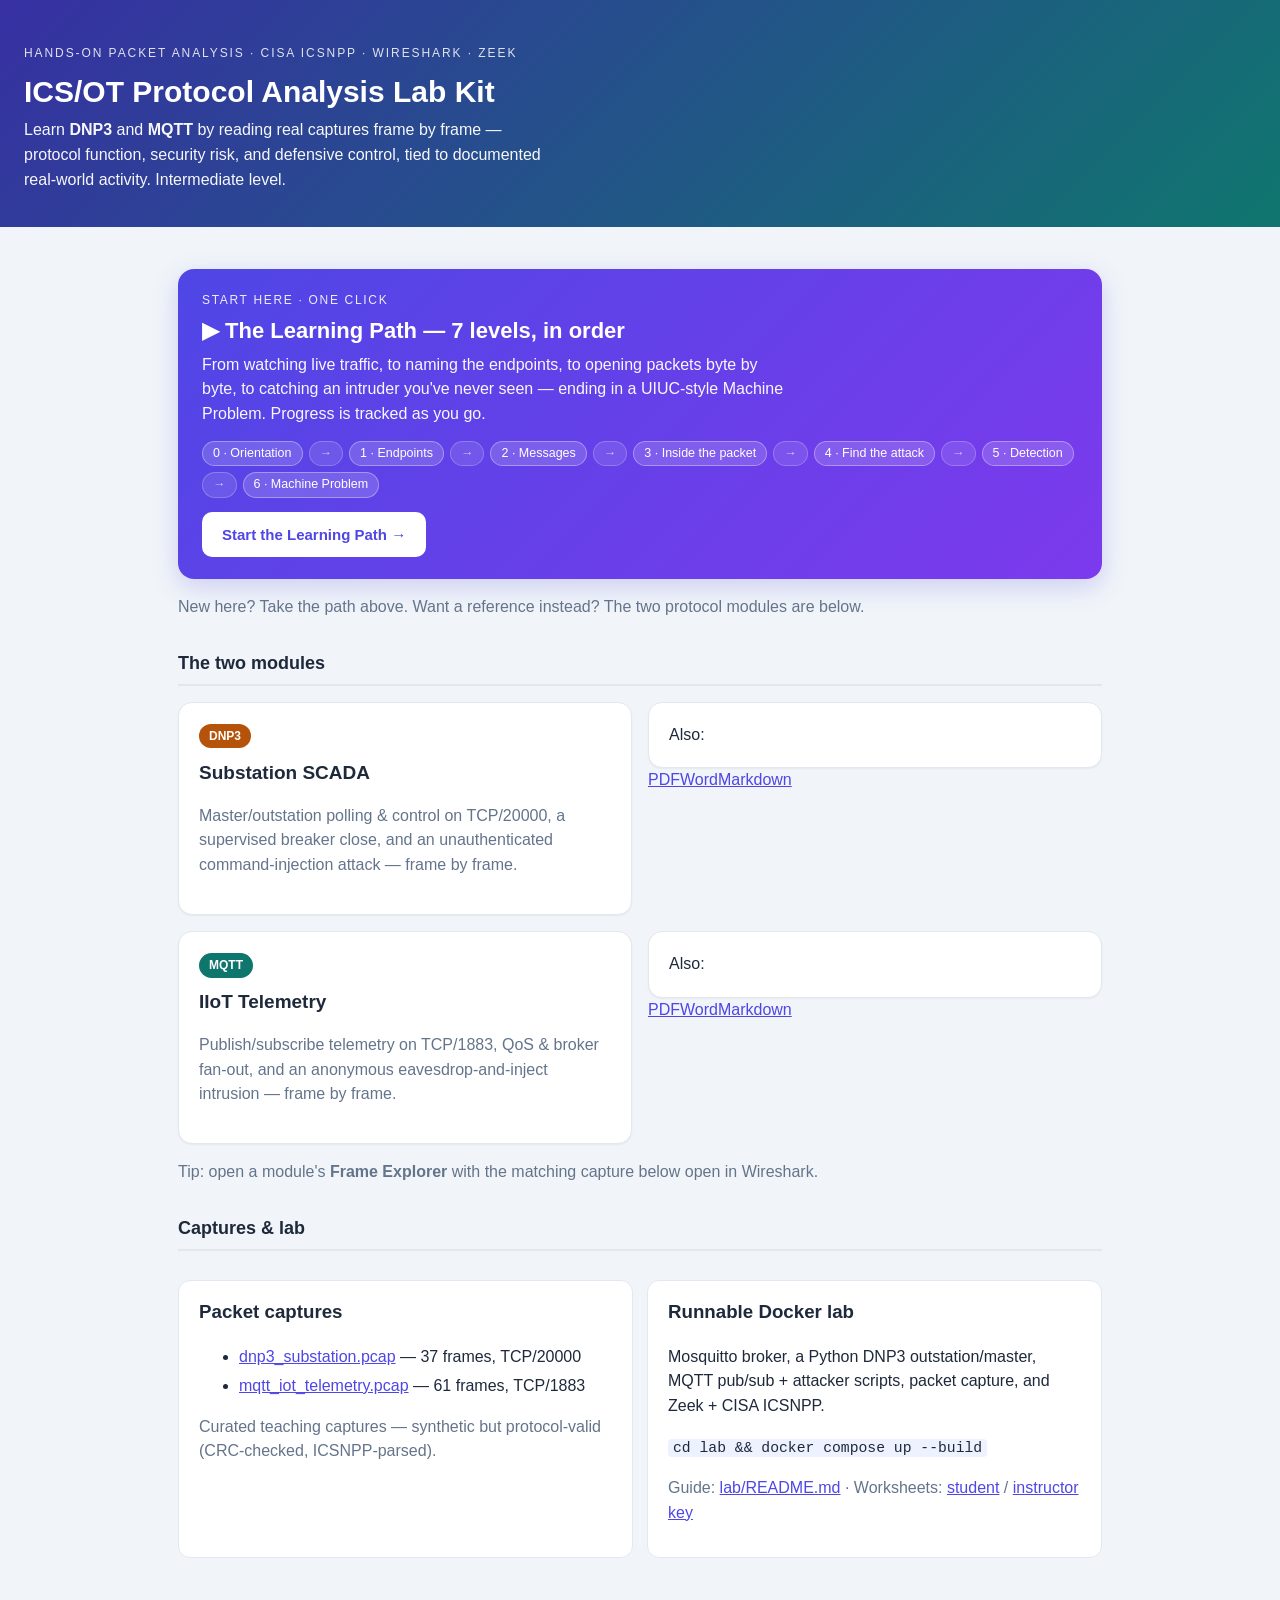
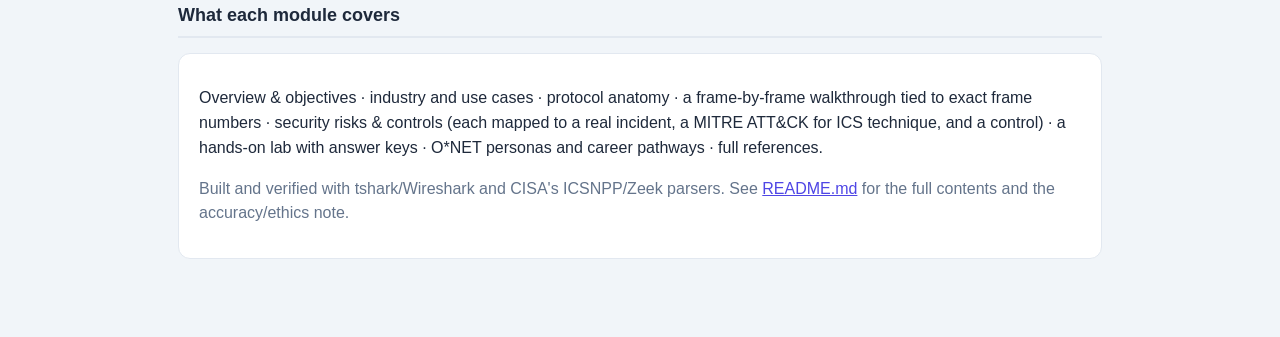
==== index.html @ 7100f8fc "ICS OT protocol lab kit DNP3 and MQTT" ====
<!DOCTYPE html><html lang="en"><head><meta charset="utf-8">
<meta name="viewport" content="width=device-width, initial-scale=1">
<title>ICS/OT Protocol Analysis Lab Kit — DNP3 &amp; MQTT</title>
<style>
:root{--ink:#1e293b;--mut:#64748b;--line:#e2e8f0}
*{box-sizing:border-box}
body{margin:0;font-family:-apple-system,BlinkMacSystemFont,"Segoe UI",Roboto,Arial,sans-serif;color:var(--ink);background:#f1f5f9;line-height:1.55}
header{background:linear-gradient(135deg,#3730a3,#0f766e);color:#fff;padding:44px 24px 34px}
header .kick{font-size:12px;letter-spacing:.16em;text-transform:uppercase;opacity:.85}
header h1{margin:.2em 0 .1em;font-size:30px}
header p{margin:.2em 0 0;max-width:60ch;opacity:.96}
main{max-width:960px;margin:0 auto;padding:24px 18px 64px}
h2{font-size:18px;border-bottom:2px solid var(--line);padding-bottom:6px;margin-top:30px}
.mods{display:grid;grid-template-columns:1fr 1fr;gap:16px;margin:16px 0}
.mod{display:block;text-decoration:none;color:inherit;background:#fff;border:1px solid var(--line);border-radius:14px;padding:20px;box-shadow:0 1px 2px rgba(15,23,42,.05);transition:.15s}
.mod:hover{box-shadow:0 8px 22px rgba(15,23,42,.12);transform:translateY(-2px)}
.mod h3{margin:.1em 0 .3em;font-size:19px}
.badge{display:inline-block;font-size:12px;font-weight:700;color:#fff;padding:3px 10px;border-radius:20px;margin-bottom:8px}
.d{background:#b45309}.m{background:#0f766e}
.hero{background:linear-gradient(135deg,#4f46e5,#7c3aed);color:#fff;border-radius:16px;padding:22px 24px;margin:18px 0 6px;box-shadow:0 8px 26px rgba(79,70,229,.22)}
.hero .step0{font-size:12px;letter-spacing:.14em;text-transform:uppercase;opacity:.9}
.hero h2{border:0;color:#fff;font-size:22px;margin:.2em 0 .1em;padding:0}
.hero p{opacity:.96;margin:.3em 0 0;max-width:66ch}
.hero .go{display:inline-block;margin-top:14px;background:#fff;color:#4f46e5;font-weight:700;text-decoration:none;padding:11px 20px;border-radius:10px;font-size:15px}
.hero .go:hover{background:#eef2ff}
.hero .arc{display:flex;flex-wrap:wrap;gap:6px;align-items:center;margin-top:14px;font-size:12.5px}
.hero .arc span{background:rgba(255,255,255,.16);border:1px solid rgba(255,255,255,.34);border-radius:20px;padding:2px 10px}
.hero .arc .a{opacity:.7}
.mod .fmts{margin-top:10px;font-size:13px;color:var(--mut)}
.mod .fmts a{color:#4f46e5;text-decoration:none;margin-right:10px;white-space:nowrap}
.card{background:#fff;border:1px solid var(--line);border-radius:12px;padding:16px 20px;margin:14px 0}
code{background:#eef2ff;padding:1px 5px;border-radius:4px;font-family:ui-monospace,monospace;font-size:.92em}
ul{margin:.4em 0}
li{margin:.28em 0}
.muted{color:var(--mut)}
.grid{display:grid;grid-template-columns:1fr 1fr;gap:14px}
table{border-collapse:collapse;width:100%;font-size:14px}
td,th{border:1px solid var(--line);padding:7px 9px;text-align:left}
th{background:#f8fafc}
a{color:#4f46e5}
@media(max-width:720px){.mods,.grid{grid-template-columns:1fr}}
</style></head><body>
<header>
  <div class="kick">Hands-on packet analysis · CISA ICSNPP · Wireshark · Zeek</div>
  <h1>ICS/OT Protocol Analysis Lab Kit</h1>
  <p>Learn <strong>DNP3</strong> and <strong>MQTT</strong> by reading real captures frame by frame — protocol function, security risk, and defensive control, tied to documented real-world activity. Intermediate level.</p>
</header>
<main>

  <div class="hero">
    <div class="step0">Start here · one click</div>
    <h2>▶ The Learning Path — 7 levels, in order</h2>
    <p>From watching live traffic, to naming the endpoints, to opening packets byte by byte, to catching an
    intruder you've never seen — ending in a UIUC-style Machine Problem. Progress is tracked as you go.</p>
    <div class="arc">
      <span>0 · Orientation</span><span class="a">→</span><span>1 · Endpoints</span><span class="a">→</span>
      <span>2 · Messages</span><span class="a">→</span><span>3 · Inside the packet</span><span class="a">→</span>
      <span>4 · Find the attack</span><span class="a">→</span><span>5 · Detection</span><span class="a">→</span>
      <span>6 · Machine Problem</span>
    </div>
    <a class="go" href="curriculum/index.html">Start the Learning Path →</a>
  </div>
  <p class="muted">New here? Take the path above. Want a reference instead? The two protocol modules are below.</p>

  <h2>The two modules</h2>
  <div class="mods">
    <a class="mod" href="modules/dnp3_module.html">
      <span class="badge d">DNP3</span>
      <h3>Substation SCADA</h3>
      <p class="muted">Master/outstation polling &amp; control on TCP/20000, a supervised breaker close, and an unauthenticated command-injection attack — frame by frame.</p>
      <div class="fmts">Also: <a href="modules/dnp3_module.pdf">PDF</a><a href="modules/dnp3_module.docx">Word</a><a href="modules/dnp3_module.md">Markdown</a></div>
    </a>
    <a class="mod" href="modules/mqtt_module.html">
      <span class="badge m">MQTT</span>
      <h3>IIoT Telemetry</h3>
      <p class="muted">Publish/subscribe telemetry on TCP/1883, QoS &amp; broker fan-out, and an anonymous eavesdrop-and-inject intrusion — frame by frame.</p>
      <div class="fmts">Also: <a href="modules/mqtt_module.pdf">PDF</a><a href="modules/mqtt_module.docx">Word</a><a href="modules/mqtt_module.md">Markdown</a></div>
    </a>
  </div>
  <p class="muted">Tip: open a module's <strong>Frame Explorer</strong> with the matching capture below open in Wireshark.</p>

  <h2>Captures &amp; lab</h2>
  <div class="grid">
    <div class="card"><h3 style="margin-top:0">Packet captures</h3>
      <ul>
        <li><a href="pcaps/dnp3_substation.pcap">dnp3_substation.pcap</a> — 37 frames, TCP/20000</li>
        <li><a href="pcaps/mqtt_iot_telemetry.pcap">mqtt_iot_telemetry.pcap</a> — 61 frames, TCP/1883</li>
      </ul>
      <p class="muted">Curated teaching captures — synthetic but protocol-valid (CRC-checked, ICSNPP-parsed).</p>
    </div>
    <div class="card"><h3 style="margin-top:0">Runnable Docker lab</h3>
      <p>Mosquitto broker, a Python DNP3 outstation/master, MQTT pub/sub + attacker scripts, packet capture, and Zeek + CISA ICSNPP.</p>
      <p><code>cd lab &amp;&amp; docker compose up --build</code></p>
      <p class="muted">Guide: <a href="lab/README.md">lab/README.md</a> · Worksheets: <a href="lab/worksheets/student_worksheet.pdf">student</a> / <a href="lab/worksheets/instructor_answer_key.pdf">instructor key</a></p>
    </div>
  </div>

  <h2>What each module covers</h2>
  <div class="card">
    <p>Overview &amp; objectives · industry and use cases · protocol anatomy · a frame-by-frame walkthrough tied to exact frame numbers · security risks &amp; controls (each mapped to a real incident, a MITRE ATT&amp;CK for ICS technique, and a control) · a hands-on lab with answer keys · O*NET personas and career pathways · full references.</p>
    <p class="muted">Built and verified with tshark/Wireshark and CISA's ICSNPP/Zeek parsers. See <a href="README.md">README.md</a> for the full contents and the accuracy/ethics note.</p>
  </div>

</main></body></html>
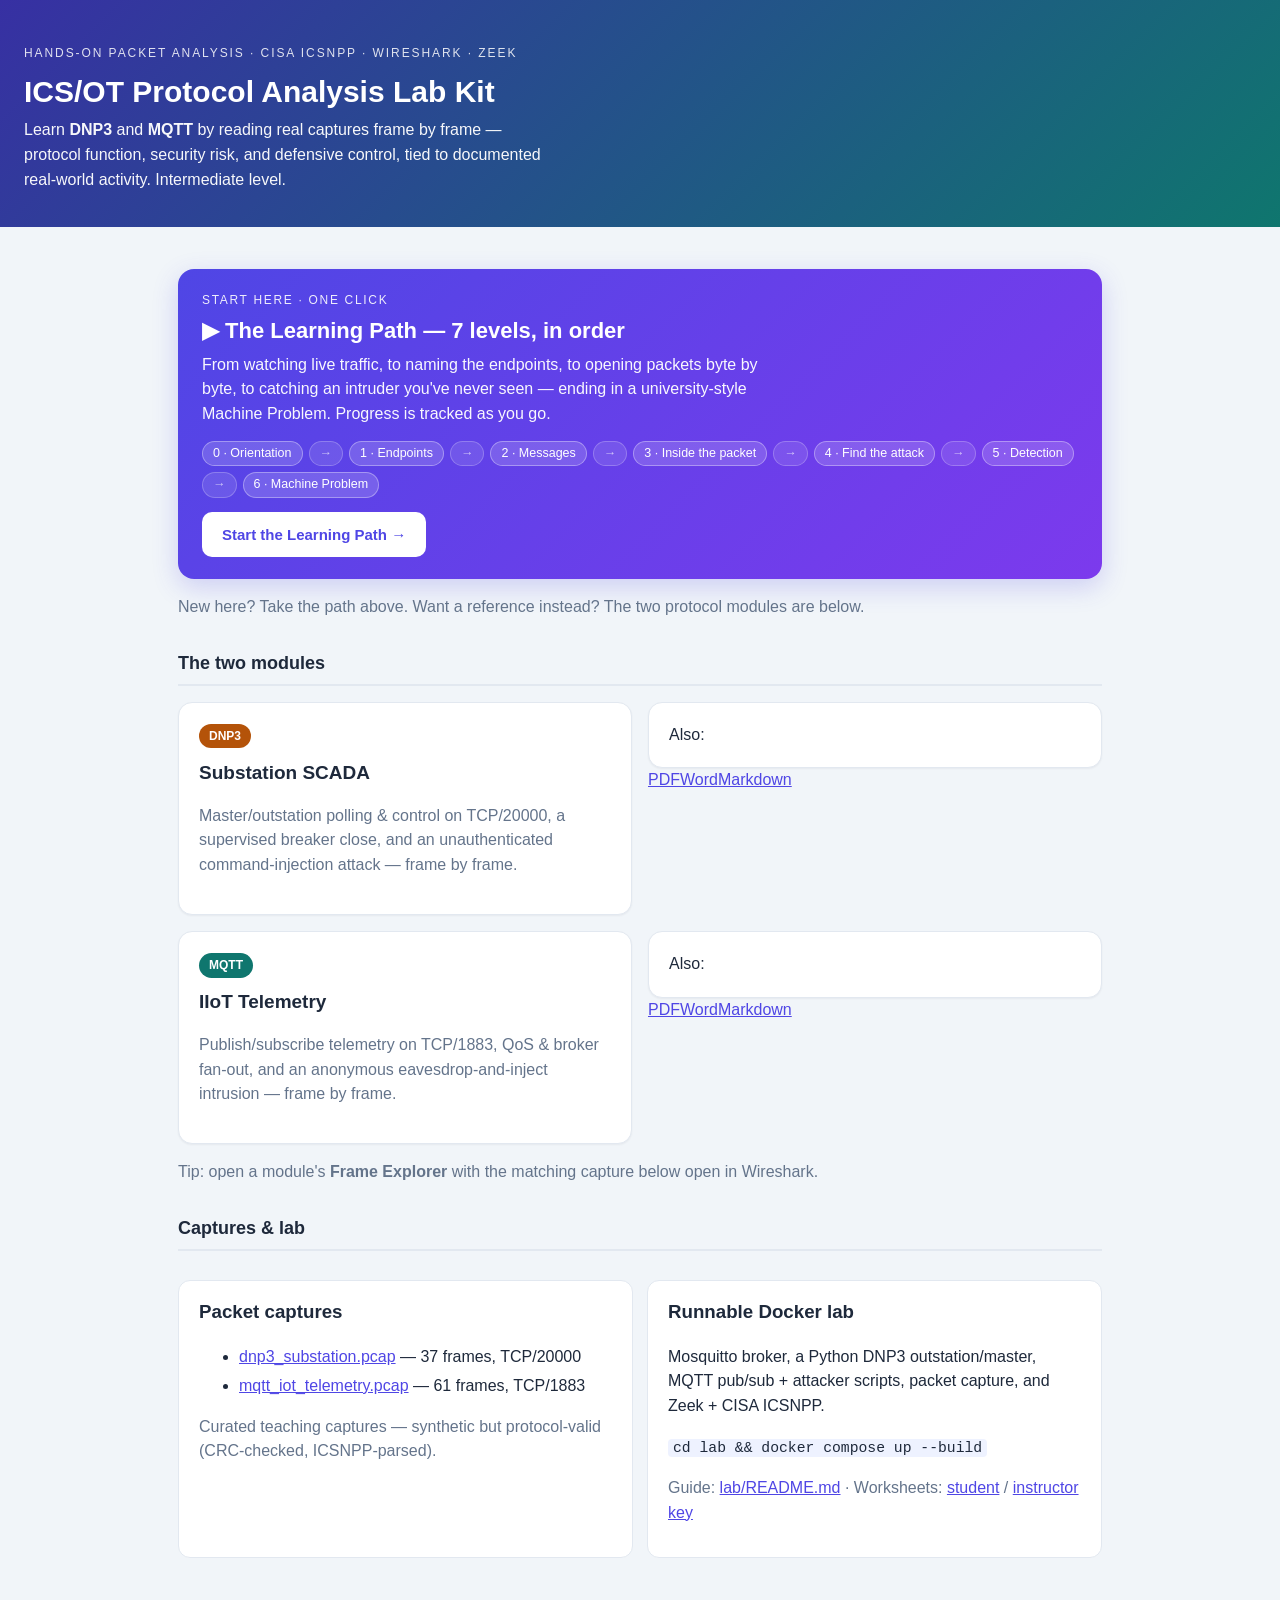
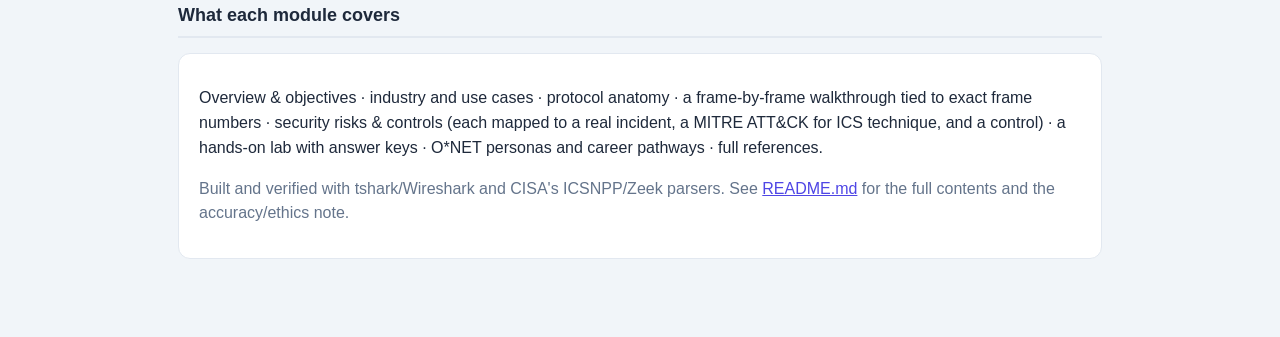
==== commit a803f820: "Remove UIUC refs; bundle real CISA DNP3 (BSD-3) + approved MQTT source (CICIoMT2024) with attributio" ====
--- a/index.html
+++ b/index.html
@@ -51,7 +51,7 @@
     <div class="step0">Start here · one click</div>
     <h2>▶ The Learning Path — 7 levels, in order</h2>
     <p>From watching live traffic, to naming the endpoints, to opening packets byte by byte, to catching an
-    intruder you've never seen — ending in a UIUC-style Machine Problem. Progress is tracked as you go.</p>
+    intruder you've never seen — ending in a university-style Machine Problem. Progress is tracked as you go.</p>
     <div class="arc">
       <span>0 · Orientation</span><span class="a">→</span><span>1 · Endpoints</span><span class="a">→</span>
       <span>2 · Messages</span><span class="a">→</span><span>3 · Inside the packet</span><span class="a">→</span>
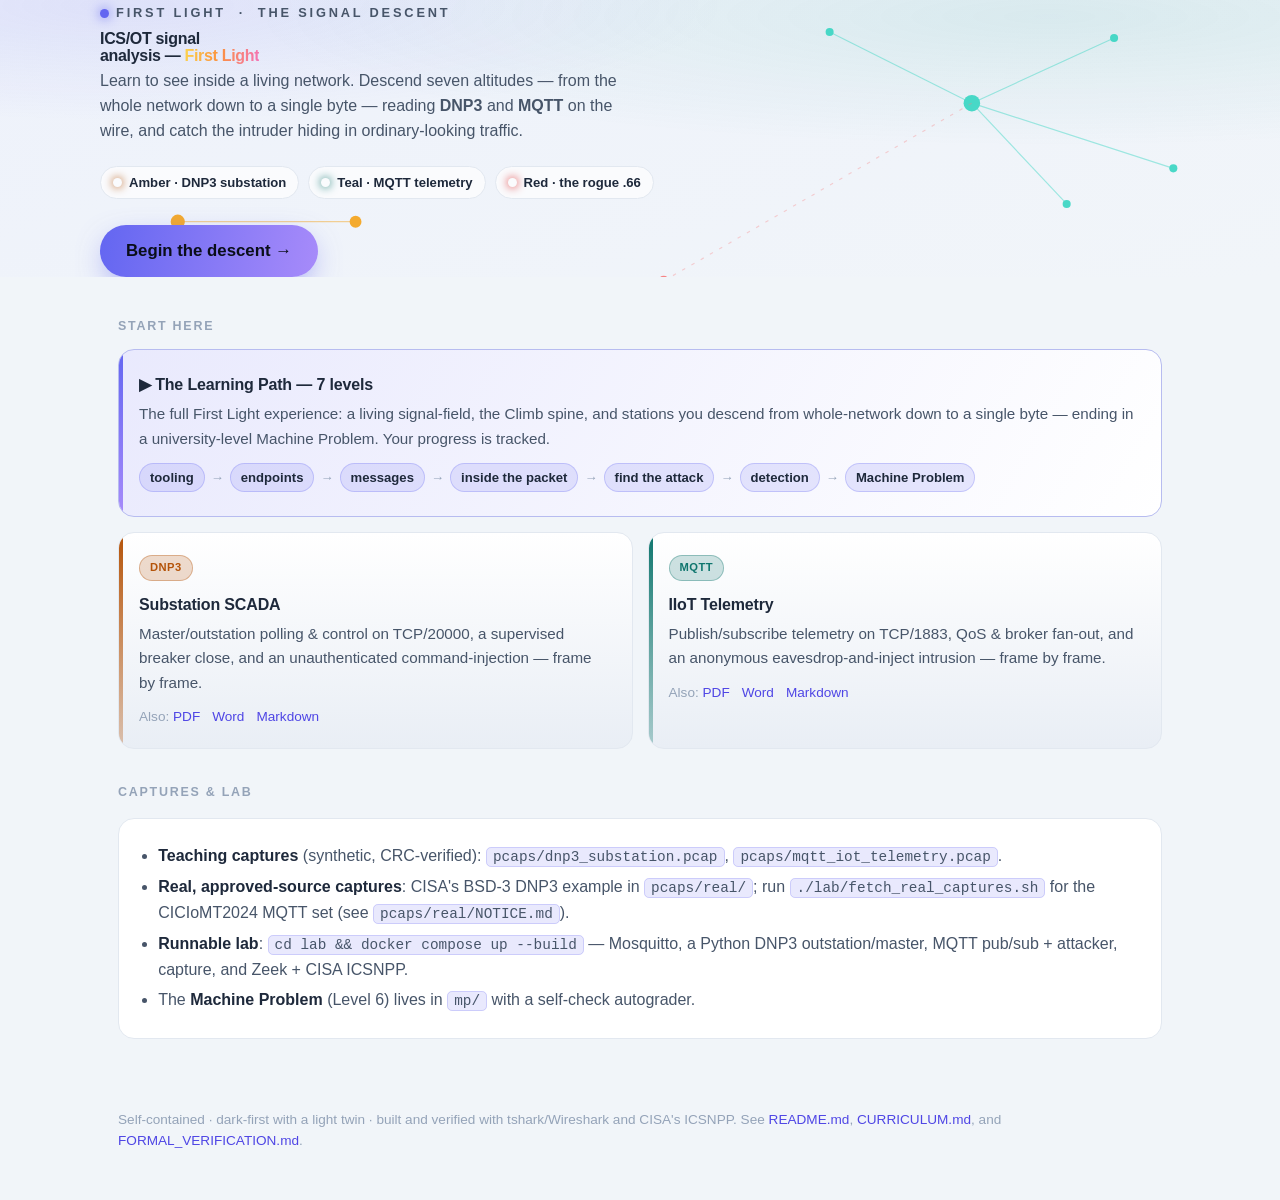
==== commit 383fc219: "First Light front door: port-8080 landing matches the hub (living constellation, gradient headline, " ====
--- a/index.html
+++ b/index.html
@@ -1,104 +1,142 @@
 <!DOCTYPE html><html lang="en"><head><meta charset="utf-8">
 <meta name="viewport" content="width=device-width, initial-scale=1">
-<title>ICS/OT Protocol Analysis Lab Kit — DNP3 &amp; MQTT</title>
+<meta name="color-scheme" content="dark light">
+<title>First Light — ICS/OT Signal Analysis · DNP3 &amp; MQTT</title>
 <style>
-:root{--ink:#1e293b;--mut:#64748b;--line:#e2e8f0}
+:root{color-scheme:dark;
+  --bg:#0a0e1a;--bg2:#0b1020;--card:#131a2b;--card2:#1a2336;--line:#232e49;
+  --ink:#e8edf7;--mut:#9aa7bd;--faint:#64748b;--link:#a5b4fc;
+  --accent:#818cf8;--dnp3:#f59e0b;--mqtt:#2dd4bf;--ghost:#f87171;--ok:#34d399;
+  --s6:clamp(2rem,1.4rem+3vw,3.2rem);--s2:clamp(1.2rem,1rem+.7vw,1.5rem);--s1:clamp(1.05rem,1rem+.4vw,1.22rem);
+  --spring:cubic-bezier(.34,1.56,.64,1);--ease:cubic-bezier(.4,0,.2,1)}
+@media(prefers-color-scheme:light){:root{color-scheme:light;
+  --bg:#f1f5f9;--bg2:#e9eef5;--card:#fff;--card2:#f8fafc;--line:#e2e8f0;
+  --ink:#1e293b;--mut:#475569;--faint:#94a3b8;--link:#4f46e5;--accent:#6366f1;
+  --dnp3:#b45309;--mqtt:#0f766e;--ghost:#dc2626;--ok:#16a34a}}
 *{box-sizing:border-box}
-body{margin:0;font-family:-apple-system,BlinkMacSystemFont,"Segoe UI",Roboto,Arial,sans-serif;color:var(--ink);background:#f1f5f9;line-height:1.55}
-header{background:linear-gradient(135deg,#3730a3,#0f766e);color:#fff;padding:44px 24px 34px}
-header .kick{font-size:12px;letter-spacing:.16em;text-transform:uppercase;opacity:.85}
-header h1{margin:.2em 0 .1em;font-size:30px}
-header p{margin:.2em 0 0;max-width:60ch;opacity:.96}
-main{max-width:960px;margin:0 auto;padding:24px 18px 64px}
-h2{font-size:18px;border-bottom:2px solid var(--line);padding-bottom:6px;margin-top:30px}
-.mods{display:grid;grid-template-columns:1fr 1fr;gap:16px;margin:16px 0}
-.mod{display:block;text-decoration:none;color:inherit;background:#fff;border:1px solid var(--line);border-radius:14px;padding:20px;box-shadow:0 1px 2px rgba(15,23,42,.05);transition:.15s}
-.mod:hover{box-shadow:0 8px 22px rgba(15,23,42,.12);transform:translateY(-2px)}
-.mod h3{margin:.1em 0 .3em;font-size:19px}
-.badge{display:inline-block;font-size:12px;font-weight:700;color:#fff;padding:3px 10px;border-radius:20px;margin-bottom:8px}
-.d{background:#b45309}.m{background:#0f766e}
-.hero{background:linear-gradient(135deg,#4f46e5,#7c3aed);color:#fff;border-radius:16px;padding:22px 24px;margin:18px 0 6px;box-shadow:0 8px 26px rgba(79,70,229,.22)}
-.hero .step0{font-size:12px;letter-spacing:.14em;text-transform:uppercase;opacity:.9}
-.hero h2{border:0;color:#fff;font-size:22px;margin:.2em 0 .1em;padding:0}
-.hero p{opacity:.96;margin:.3em 0 0;max-width:66ch}
-.hero .go{display:inline-block;margin-top:14px;background:#fff;color:#4f46e5;font-weight:700;text-decoration:none;padding:11px 20px;border-radius:10px;font-size:15px}
-.hero .go:hover{background:#eef2ff}
-.hero .arc{display:flex;flex-wrap:wrap;gap:6px;align-items:center;margin-top:14px;font-size:12.5px}
-.hero .arc span{background:rgba(255,255,255,.16);border:1px solid rgba(255,255,255,.34);border-radius:20px;padding:2px 10px}
-.hero .arc .a{opacity:.7}
-.mod .fmts{margin-top:10px;font-size:13px;color:var(--mut)}
-.mod .fmts a{color:#4f46e5;text-decoration:none;margin-right:10px;white-space:nowrap}
-.card{background:#fff;border:1px solid var(--line);border-radius:12px;padding:16px 20px;margin:14px 0}
-code{background:#eef2ff;padding:1px 5px;border-radius:4px;font-family:ui-monospace,monospace;font-size:.92em}
-ul{margin:.4em 0}
-li{margin:.28em 0}
-.muted{color:var(--mut)}
-.grid{display:grid;grid-template-columns:1fr 1fr;gap:14px}
-table{border-collapse:collapse;width:100%;font-size:14px}
-td,th{border:1px solid var(--line);padding:7px 9px;text-align:left}
-th{background:#f8fafc}
-a{color:#4f46e5}
-@media(max-width:720px){.mods,.grid{grid-template-columns:1fr}}
-</style></head><body>
-<header>
-  <div class="kick">Hands-on packet analysis · CISA ICSNPP · Wireshark · Zeek</div>
-  <h1>ICS/OT Protocol Analysis Lab Kit</h1>
-  <p>Learn <strong>DNP3</strong> and <strong>MQTT</strong> by reading real captures frame by frame — protocol function, security risk, and defensive control, tied to documented real-world activity. Intermediate level.</p>
+body{margin:0;font-family:-apple-system,BlinkMacSystemFont,"Segoe UI",Roboto,Helvetica,Arial,sans-serif;
+  color:var(--ink);background:var(--bg);line-height:1.6;font-size:16px;-webkit-font-smoothing:antialiased;overflow-x:hidden}
+a{color:var(--link);text-decoration:none}a:hover{text-decoration:underline}
+:focus-visible{outline:2px solid var(--accent);outline-offset:2px;border-radius:5px}
+code{font-family:ui-monospace,SFMono-Regular,Menlo,Consolas,monospace;background:color-mix(in srgb,var(--accent) 14%,transparent);
+  padding:1px 6px;border-radius:5px;font-size:.9em;border:1px solid color-mix(in srgb,var(--accent) 22%,transparent)}
+/* hero */
+.hero{position:relative;overflow:hidden;isolation:isolate;padding:clamp(2rem,1rem+4vw,4rem) clamp(1.1rem,.6rem+2vw,2.4rem) clamp(1.6rem,1rem+2vw,3rem)}
+.hero::before{content:"";position:absolute;inset:0;z-index:-2;
+  background:radial-gradient(120% 90% at 82% 6%,rgba(45,212,191,.14),transparent 52%),
+    radial-gradient(90% 80% at 10% 2%,rgba(129,140,248,.16),transparent 52%),
+    linear-gradient(160deg,#0b1020,#0a0e1a 55%,#080b14)}
+@media(prefers-color-scheme:light){.hero::before{background:radial-gradient(120% 90% at 82% 6%,rgba(13,148,136,.10),transparent 52%),
+    radial-gradient(90% 80% at 10% 2%,rgba(99,102,241,.12),transparent 52%),linear-gradient(160deg,#eef2fb,#f1f5f9)}}
+.hero svg.field{position:absolute;inset:0;width:100%;height:100%;z-index:-1;opacity:.85}
+.wrap{max-width:1080px;margin:0 auto;position:relative}
+.kick{font-size:.8rem;letter-spacing:.22em;text-transform:uppercase;color:var(--mut);font-weight:700;display:inline-flex;align-items:center;gap:.55em}
+.kick .dot{width:9px;height:9px;border-radius:50%;background:var(--accent);box-shadow:0 0 12px var(--accent)}
+h1{font-size:var(--s6);line-height:1.04;letter-spacing:-.02em;margin:.35em 0 .3em;max-width:18ch;text-wrap:balance;font-weight:800}
+h1 .fl{background:linear-gradient(100deg,#fcd34d,#fb923c 45%,#f472b6);-webkit-background-clip:text;background-clip:text;-webkit-text-fill-color:transparent}
+.sub{color:var(--mut);font-size:var(--s1);max-width:60ch;margin:0 0 1.4em;line-height:1.55}
+.legend{display:flex;flex-wrap:wrap;gap:9px;margin:0 0 1.6em}
+.lg{display:inline-flex;align-items:center;gap:7px;font-size:.82rem;font-weight:600;color:var(--ink);
+  background:color-mix(in srgb,var(--card) 70%,transparent);border:1px solid var(--line);border-radius:20px;padding:5px 12px}
+.lg::before{content:"";width:9px;height:9px;border-radius:50%;box-shadow:0 0 10px currentColor}
+.lg-d{color:var(--dnp3)}.lg-m{color:var(--mqtt)}.lg-g{color:var(--ghost)}.lg span{color:var(--ink)}
+.enter{display:inline-flex;align-items:center;gap:10px;background:linear-gradient(100deg,var(--accent),#a78bfa);color:#0a0e1a;
+  font-weight:800;font-size:1.05rem;border-radius:30px;padding:13px 26px;box-shadow:0 10px 30px -8px color-mix(in srgb,var(--accent) 70%,transparent);
+  transition:gap .25s var(--spring),transform .2s var(--ease)}
+.enter:hover{gap:16px;transform:translateY(-1px);text-decoration:none}
+/* cards */
+main{max-width:1080px;margin:0 auto;padding:6px 18px 70px}
+.eyebrow{font-size:.78rem;letter-spacing:.14em;text-transform:uppercase;color:var(--faint);font-weight:800;margin:34px 0 12px}
+.grid{display:grid;grid-template-columns:1fr 1fr;gap:15px}
+.card{display:block;background:linear-gradient(180deg,var(--card),var(--bg2));border:1px solid var(--line);border-radius:16px;
+  padding:20px;color:inherit;position:relative;overflow:hidden;transition:transform .25s var(--ease),border-color .25s var(--ease),box-shadow .25s var(--ease)}
+.card:hover{transform:translateY(-3px);border-color:color-mix(in srgb,var(--accent) 50%,var(--line));text-decoration:none;box-shadow:0 16px 40px -20px rgba(0,0,0,.6)}
+.card .edge{position:absolute;left:0;top:0;bottom:0;width:4px}
+.card.d .edge{background:linear-gradient(180deg,var(--dnp3),color-mix(in srgb,var(--dnp3) 30%,transparent))}
+.card.m .edge{background:linear-gradient(180deg,var(--mqtt),color-mix(in srgb,var(--mqtt) 30%,transparent))}
+.card h3{margin:.1em 0 .3em;font-size:var(--s2);letter-spacing:-.01em}
+.card p{margin:.3em 0;color:var(--mut);font-size:.95rem}
+.badge{display:inline-block;font-size:.7rem;font-weight:800;letter-spacing:.04em;padding:3px 10px;border-radius:20px;margin-bottom:9px}
+.badge.d{background:color-mix(in srgb,var(--dnp3) 20%,transparent);color:var(--dnp3);border:1px solid color-mix(in srgb,var(--dnp3) 34%,transparent)}
+.badge.m{background:color-mix(in srgb,var(--mqtt) 20%,transparent);color:var(--mqtt);border:1px solid color-mix(in srgb,var(--mqtt) 34%,transparent)}
+.fmts{margin-top:11px;font-size:.85rem;color:var(--faint);position:relative;z-index:2}.fmts a{color:var(--link);margin-right:12px;white-space:nowrap}
+.card h3 a.stretch{color:inherit;text-decoration:none}
+.card .stretch::after{content:"";position:absolute;inset:0;z-index:1;border-radius:16px}
+.hero-card{grid-column:1/-1;background:linear-gradient(120deg,color-mix(in srgb,var(--accent) 14%,var(--card)),var(--card));
+  border-color:color-mix(in srgb,var(--accent) 34%,var(--line))}
+.arc{display:flex;flex-wrap:wrap;gap:6px;align-items:center;margin:12px 0 4px;font-size:.82rem}
+.arc .pl{background:color-mix(in srgb,var(--accent) 14%,transparent);border:1px solid color-mix(in srgb,var(--accent) 26%,transparent);
+  color:var(--ink);border-radius:20px;padding:3px 10px;font-weight:600}.arc .ar{color:var(--faint)}
+.plain{background:var(--card);border:1px solid var(--line);border-radius:16px;padding:18px 20px;margin-top:15px}
+.plain ul{margin:.4em 0;padding-left:1.2em}.plain li{margin:.3em 0;color:var(--mut)}.plain b{color:var(--ink)}
+.foot{max-width:1080px;margin:0 auto;padding:0 18px 50px;color:var(--faint);font-size:.85rem}
+@media(max-width:720px){.grid{grid-template-columns:1fr}}
+</style></head>
+<body>
+<header class="hero">
+  <svg class="field" viewBox="0 0 1080 360" preserveAspectRatio="xMidYMid slice" aria-hidden="true">
+    <g stroke="#2dd4bf" stroke-width="1" opacity=".5">
+      <line x1="820" y1="150" x2="700" y2="90"/><line x1="820" y1="150" x2="940" y2="95"/>
+      <line x1="820" y1="150" x2="900" y2="235"/><line x1="820" y1="150" x2="990" y2="205"/></g>
+    <g fill="#2dd4bf"><circle cx="820" cy="150" r="7"/><circle cx="700" cy="90" r="3.4"/>
+      <circle cx="940" cy="95" r="3.4"/><circle cx="900" cy="235" r="3.4"/><circle cx="990" cy="205" r="3.4"/></g>
+    <g fill="#f59e0b"><circle cx="150" cy="250" r="6"/><circle cx="300" cy="250" r="5"/></g>
+    <line x1="150" y1="250" x2="300" y2="250" stroke="#f59e0b" stroke-width="1" opacity=".5"/>
+    <g fill="#f87171"><circle cx="560" cy="300" r="4.5"/></g>
+    <line x1="560" y1="300" x2="820" y2="150" stroke="#f87171" stroke-width="1" opacity=".35" stroke-dasharray="3 6"/>
+  </svg>
+  <div class="wrap">
+    <div class="kick"><span class="dot"></span> First Light &nbsp;·&nbsp; The Signal Descent</div>
+    <h1>ICS/OT signal analysis — <span class="fl">First Light</span></h1>
+    <p class="sub">Learn to see inside a living network. Descend seven altitudes — from the whole network down to a
+    single byte — reading <strong>DNP3</strong> and <strong>MQTT</strong> on the wire, and catch the intruder hiding in
+    ordinary‑looking traffic.</p>
+    <div class="legend">
+      <span class="lg lg-d"><span>Amber · DNP3 substation</span></span>
+      <span class="lg lg-m"><span>Teal · MQTT telemetry</span></span>
+      <span class="lg lg-g"><span>Red · the rogue .66</span></span>
+    </div>
+    <a class="enter" href="curriculum/index.html">Begin the descent →</a>
+  </div>
 </header>
 <main>
-
-  <div class="hero">
-    <div class="step0">Start here · one click</div>
-    <h2>▶ The Learning Path — 7 levels, in order</h2>
-    <p>From watching live traffic, to naming the endpoints, to opening packets byte by byte, to catching an
-    intruder you've never seen — ending in a university-style Machine Problem. Progress is tracked as you go.</p>
-    <div class="arc">
-      <span>0 · Orientation</span><span class="a">→</span><span>1 · Endpoints</span><span class="a">→</span>
-      <span>2 · Messages</span><span class="a">→</span><span>3 · Inside the packet</span><span class="a">→</span>
-      <span>4 · Find the attack</span><span class="a">→</span><span>5 · Detection</span><span class="a">→</span>
-      <span>6 · Machine Problem</span>
+  <div class="eyebrow">Start here</div>
+  <div class="grid">
+    <a class="card hero-card" href="curriculum/index.html">
+      <span class="edge" style="background:linear-gradient(180deg,var(--accent),#a78bfa)"></span>
+      <h3>▶ The Learning Path — 7 levels</h3>
+      <p>The full First Light experience: a living signal‑field, the Climb spine, and stations you descend from
+      whole‑network down to a single byte — ending in a university‑level Machine Problem. Your progress is tracked.</p>
+      <div class="arc"><span class="pl">tooling</span><span class="ar">→</span><span class="pl">endpoints</span><span class="ar">→</span>
+        <span class="pl">messages</span><span class="ar">→</span><span class="pl">inside the packet</span><span class="ar">→</span>
+        <span class="pl">find the attack</span><span class="ar">→</span><span class="pl">detection</span><span class="ar">→</span>
+        <span class="pl">Machine Problem</span></div>
+    </a>
+    <div class="card d">
+      <span class="edge"></span><span class="badge d">DNP3</span>
+      <h3><a class="stretch" href="modules/dnp3_module.html">Substation SCADA</a></h3>
+      <p>Master/outstation polling &amp; control on TCP/20000, a supervised breaker close, and an unauthenticated
+      command‑injection — frame by frame.</p>
+      <div class="fmts">Also: <a href="modules/dnp3_module.pdf">PDF</a><a href="modules/dnp3_module.docx">Word</a><a href="modules/dnp3_module.md">Markdown</a></div>
     </div>
-    <a class="go" href="curriculum/index.html">Start the Learning Path →</a>
-  </div>
-  <p class="muted">New here? Take the path above. Want a reference instead? The two protocol modules are below.</p>
-
-  <h2>The two modules</h2>
-  <div class="mods">
-    <a class="mod" href="modules/dnp3_module.html">
-      <span class="badge d">DNP3</span>
-      <h3>Substation SCADA</h3>
-      <p class="muted">Master/outstation polling &amp; control on TCP/20000, a supervised breaker close, and an unauthenticated command-injection attack — frame by frame.</p>
-      <div class="fmts">Also: <a href="modules/dnp3_module.pdf">PDF</a><a href="modules/dnp3_module.docx">Word</a><a href="modules/dnp3_module.md">Markdown</a></div>
-    </a>
-    <a class="mod" href="modules/mqtt_module.html">
-      <span class="badge m">MQTT</span>
-      <h3>IIoT Telemetry</h3>
-      <p class="muted">Publish/subscribe telemetry on TCP/1883, QoS &amp; broker fan-out, and an anonymous eavesdrop-and-inject intrusion — frame by frame.</p>
+    <div class="card m">
+      <span class="edge"></span><span class="badge m">MQTT</span>
+      <h3><a class="stretch" href="modules/mqtt_module.html">IIoT Telemetry</a></h3>
+      <p>Publish/subscribe telemetry on TCP/1883, QoS &amp; broker fan‑out, and an anonymous eavesdrop‑and‑inject
+      intrusion — frame by frame.</p>
       <div class="fmts">Also: <a href="modules/mqtt_module.pdf">PDF</a><a href="modules/mqtt_module.docx">Word</a><a href="modules/mqtt_module.md">Markdown</a></div>
-    </a>
-  </div>
-  <p class="muted">Tip: open a module's <strong>Frame Explorer</strong> with the matching capture below open in Wireshark.</p>
-
-  <h2>Captures &amp; lab</h2>
-  <div class="grid">
-    <div class="card"><h3 style="margin-top:0">Packet captures</h3>
-      <ul>
-        <li><a href="pcaps/dnp3_substation.pcap">dnp3_substation.pcap</a> — 37 frames, TCP/20000</li>
-        <li><a href="pcaps/mqtt_iot_telemetry.pcap">mqtt_iot_telemetry.pcap</a> — 61 frames, TCP/1883</li>
-      </ul>
-      <p class="muted">Curated teaching captures — synthetic but protocol-valid (CRC-checked, ICSNPP-parsed).</p>
-    </div>
-    <div class="card"><h3 style="margin-top:0">Runnable Docker lab</h3>
-      <p>Mosquitto broker, a Python DNP3 outstation/master, MQTT pub/sub + attacker scripts, packet capture, and Zeek + CISA ICSNPP.</p>
-      <p><code>cd lab &amp;&amp; docker compose up --build</code></p>
-      <p class="muted">Guide: <a href="lab/README.md">lab/README.md</a> · Worksheets: <a href="lab/worksheets/student_worksheet.pdf">student</a> / <a href="lab/worksheets/instructor_answer_key.pdf">instructor key</a></p>
     </div>
   </div>
 
-  <h2>What each module covers</h2>
-  <div class="card">
-    <p>Overview &amp; objectives · industry and use cases · protocol anatomy · a frame-by-frame walkthrough tied to exact frame numbers · security risks &amp; controls (each mapped to a real incident, a MITRE ATT&amp;CK for ICS technique, and a control) · a hands-on lab with answer keys · O*NET personas and career pathways · full references.</p>
-    <p class="muted">Built and verified with tshark/Wireshark and CISA's ICSNPP/Zeek parsers. See <a href="README.md">README.md</a> for the full contents and the accuracy/ethics note.</p>
+  <div class="eyebrow">Captures &amp; lab</div>
+  <div class="plain">
+    <ul>
+      <li><b>Teaching captures</b> (synthetic, CRC‑verified): <code>pcaps/dnp3_substation.pcap</code>, <code>pcaps/mqtt_iot_telemetry.pcap</code>.</li>
+      <li><b>Real, approved‑source captures</b>: CISA's BSD‑3 DNP3 example in <code>pcaps/real/</code>; run <code>./lab/fetch_real_captures.sh</code> for the CICIoMT2024 MQTT set (see <code>pcaps/real/NOTICE.md</code>).</li>
+      <li><b>Runnable lab</b>: <code>cd lab &amp;&amp; docker compose up --build</code> — Mosquitto, a Python DNP3 outstation/master, MQTT pub/sub + attacker, capture, and Zeek + CISA ICSNPP.</li>
+      <li>The <b>Machine Problem</b> (Level 6) lives in <code>mp/</code> with a self‑check autograder.</li>
+    </ul>
   </div>
-
-</main></body></html>
+</main>
+<div class="foot">Self‑contained · dark‑first with a light twin · built and verified with tshark/Wireshark and CISA's ICSNPP. See <a href="README.md">README.md</a>, <a href="CURRICULUM.md">CURRICULUM.md</a>, and <a href="FORMAL_VERIFICATION.md">FORMAL_VERIFICATION.md</a>.</div>
+</body></html>
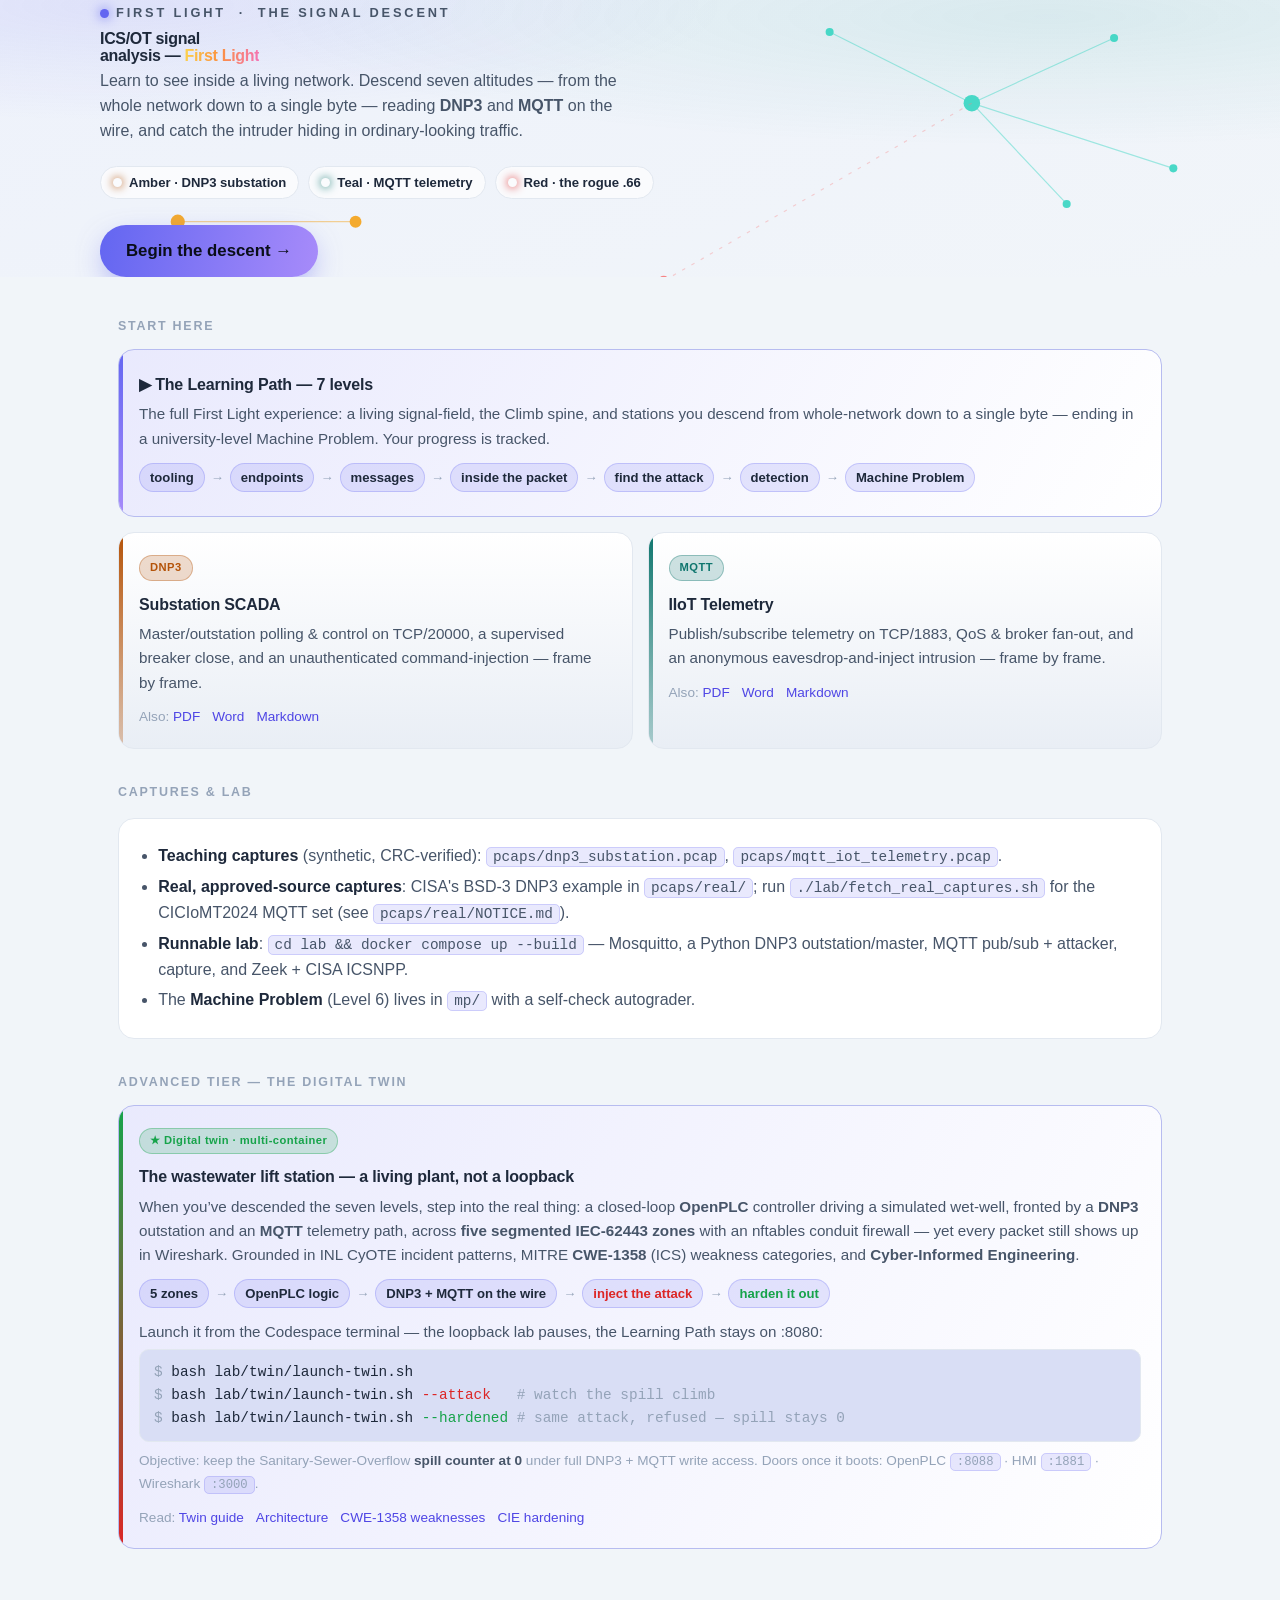
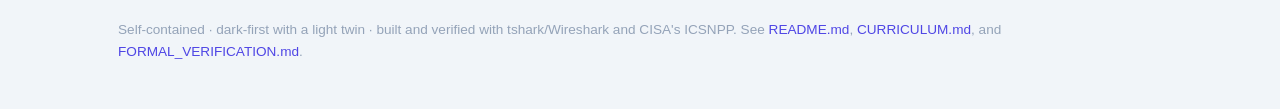
==== commit 83db9dbb: "Digital twin one-click integration + inclusive-language pass - Opt-in launcher lab/twin/launch-twin." ====
--- a/index.html
+++ b/index.html
@@ -137,6 +137,35 @@
       <li>The <b>Machine Problem</b> (Level 6) lives in <code>mp/</code> with a self‑check autograder.</li>
     </ul>
   </div>
+
+  <div class="eyebrow">Advanced tier — the digital twin</div>
+  <div class="grid">
+    <div class="card hero-card">
+      <span class="edge" style="background:linear-gradient(180deg,var(--ok),var(--ghost))"></span>
+      <span class="badge" style="background:color-mix(in srgb,var(--ok) 18%,transparent);color:var(--ok);border:1px solid color-mix(in srgb,var(--ok) 34%,transparent)">★ Digital twin · multi‑container</span>
+      <h3>The wastewater lift station — a living plant, not a loopback</h3>
+      <p>When you’ve descended the seven levels, step into the real thing: a closed‑loop <strong>OpenPLC</strong>
+      controller driving a simulated wet‑well, fronted by a <strong>DNP3</strong> outstation and an <strong>MQTT</strong>
+      telemetry path, across <strong>five segmented IEC‑62443 zones</strong> with an nftables conduit firewall — yet every
+      packet still shows up in Wireshark. Grounded in INL CyOTE incident patterns, MITRE <strong>CWE‑1358</strong> (ICS)
+      weakness categories, and <strong>Cyber‑Informed Engineering</strong>.</p>
+      <div class="arc">
+        <span class="pl">5 zones</span><span class="ar">→</span>
+        <span class="pl">OpenPLC logic</span><span class="ar">→</span>
+        <span class="pl">DNP3 + MQTT on the wire</span><span class="ar">→</span>
+        <span class="pl" style="color:var(--ghost)">inject the attack</span><span class="ar">→</span>
+        <span class="pl" style="color:var(--ok)">harden it out</span>
+      </div>
+      <p style="margin-top:12px">Launch it from the Codespace terminal — the loopback lab pauses, the Learning Path stays on :8080:</p>
+      <div style="font-family:ui-monospace,SFMono-Regular,Menlo,Consolas,monospace;background:color-mix(in srgb,var(--accent) 12%,var(--bg2));border:1px solid var(--line);border-radius:10px;padding:11px 14px;font-size:.9rem;color:var(--ink);overflow-x:auto">
+        <span style="color:var(--faint)">$</span> bash lab/twin/launch-twin.sh<br>
+        <span style="color:var(--faint)">$</span> bash lab/twin/launch-twin.sh <span style="color:var(--ghost)">--attack</span>&nbsp;&nbsp;&nbsp;<span style="color:var(--faint)"># watch the spill climb</span><br>
+        <span style="color:var(--faint)">$</span> bash lab/twin/launch-twin.sh <span style="color:var(--ok)">--hardened</span>&nbsp;<span style="color:var(--faint)"># same attack, refused — spill stays 0</span>
+      </div>
+      <p style="margin-top:8px;font-size:.85rem;color:var(--faint)">Objective: keep the Sanitary‑Sewer‑Overflow <strong style="color:var(--mut)">spill counter at 0</strong> under full DNP3 + MQTT write access. Doors once it boots: OpenPLC <code>:8088</code> · HMI <code>:1881</code> · Wireshark <code>:3000</code>.</p>
+      <div class="fmts">Read: <a href="lab/twin/README.md">Twin guide</a><a href="design/DIGITAL_TWIN_ARCHITECTURE.md">Architecture</a><a href="design/WEAKNESS_ANALYSIS.md">CWE‑1358 weaknesses</a><a href="design/CIE_HARDENING.md">CIE hardening</a></div>
+    </div>
+  </div>
 </main>
 <div class="foot">Self‑contained · dark‑first with a light twin · built and verified with tshark/Wireshark and CISA's ICSNPP. See <a href="README.md">README.md</a>, <a href="CURRICULUM.md">CURRICULUM.md</a>, and <a href="FORMAL_VERIFICATION.md">FORMAL_VERIFICATION.md</a>.</div>
 </body></html>
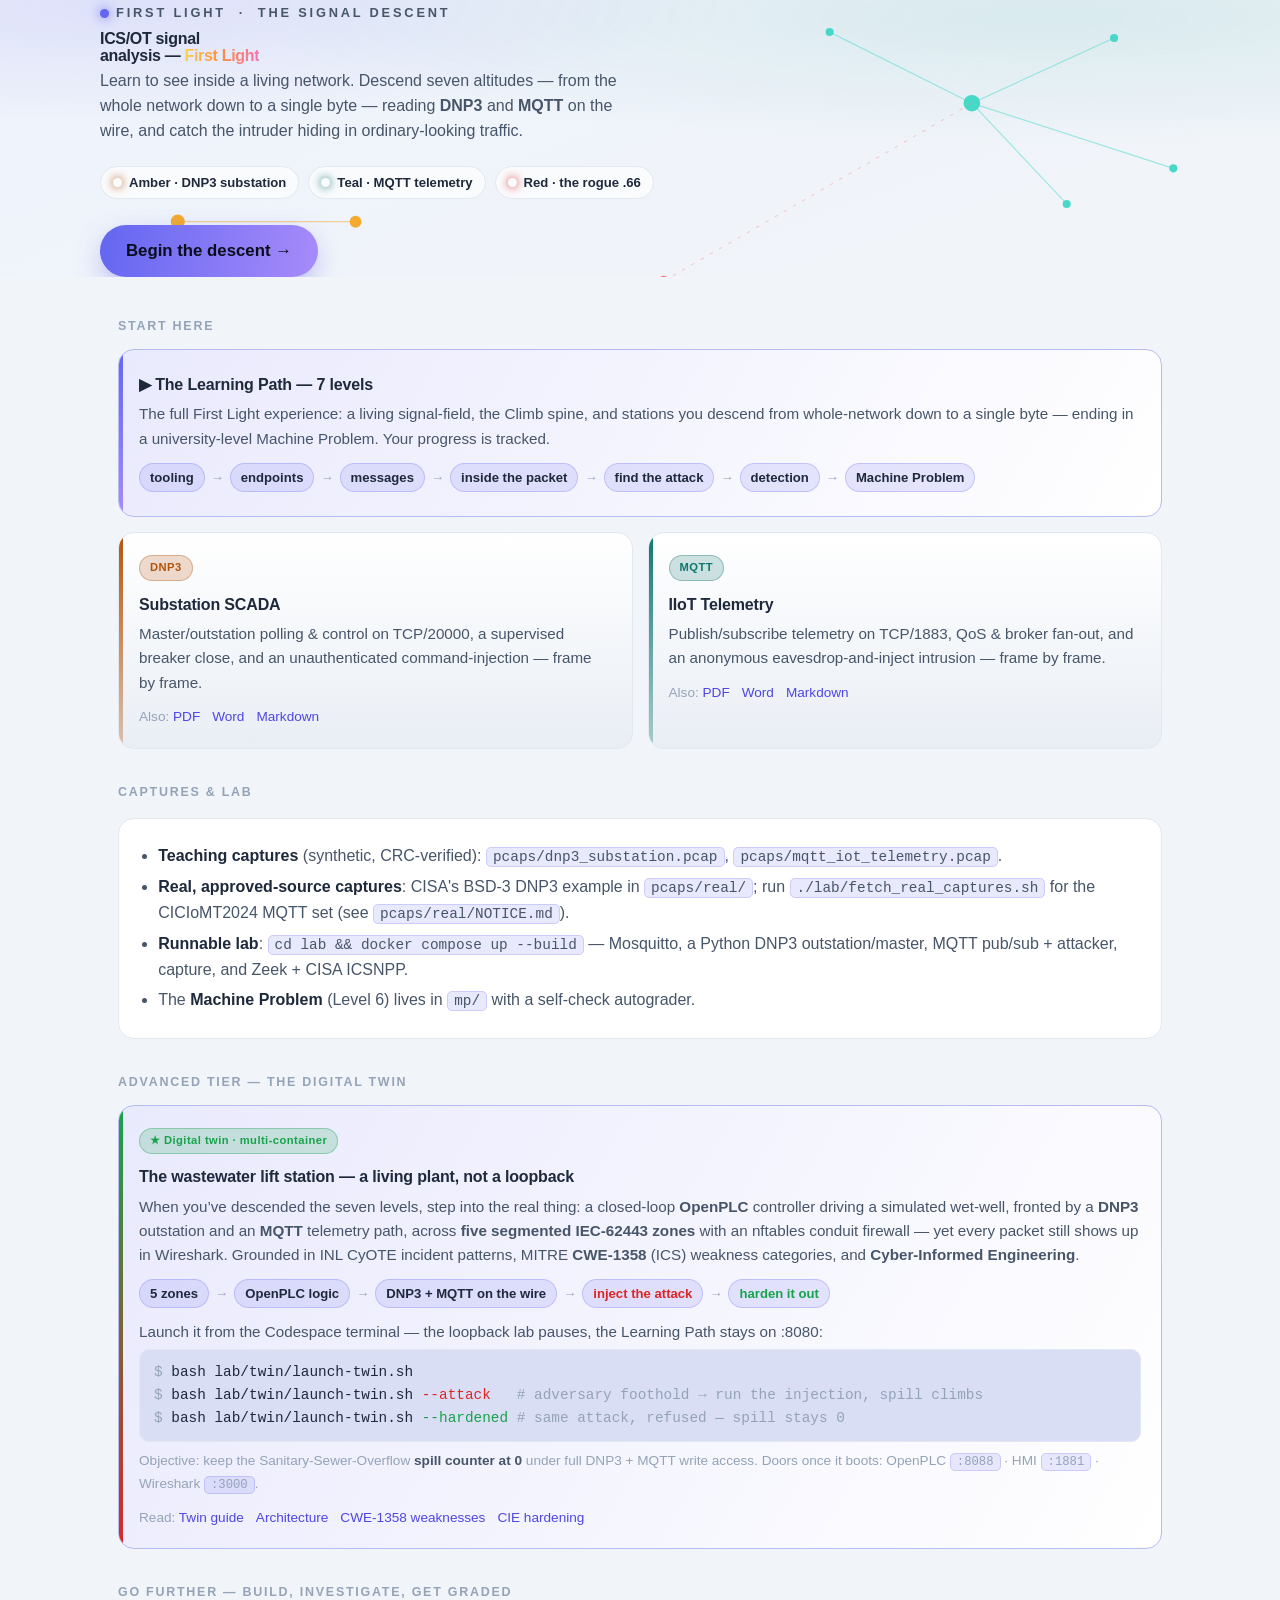
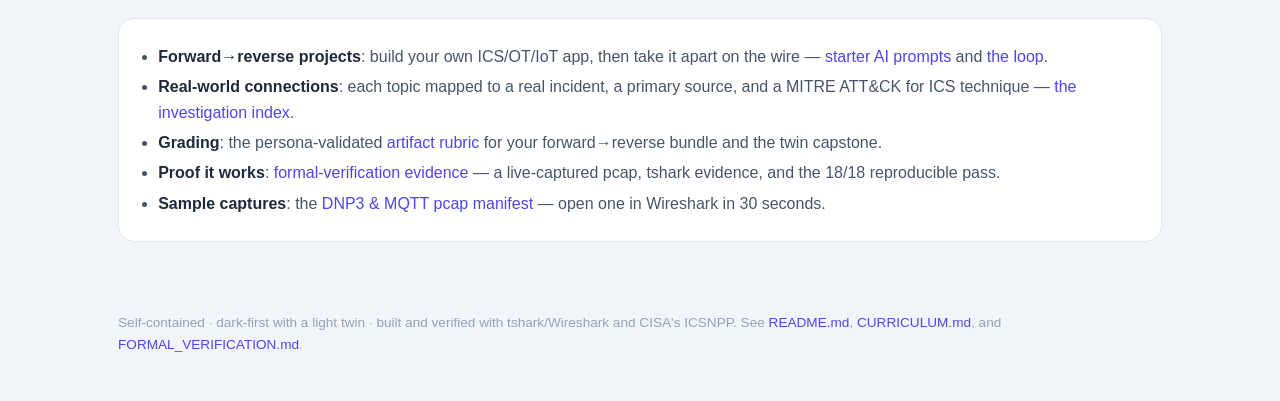
==== commit eed5f916: "Persona-panel review + forward-reverse project track + formal-verification bundle - O*NET persona pa" ====
--- a/index.html
+++ b/index.html
@@ -159,13 +159,24 @@
       <p style="margin-top:12px">Launch it from the Codespace terminal — the loopback lab pauses, the Learning Path stays on :8080:</p>
       <div style="font-family:ui-monospace,SFMono-Regular,Menlo,Consolas,monospace;background:color-mix(in srgb,var(--accent) 12%,var(--bg2));border:1px solid var(--line);border-radius:10px;padding:11px 14px;font-size:.9rem;color:var(--ink);overflow-x:auto">
         <span style="color:var(--faint)">$</span> bash lab/twin/launch-twin.sh<br>
-        <span style="color:var(--faint)">$</span> bash lab/twin/launch-twin.sh <span style="color:var(--ghost)">--attack</span>&nbsp;&nbsp;&nbsp;<span style="color:var(--faint)"># watch the spill climb</span><br>
+        <span style="color:var(--faint)">$</span> bash lab/twin/launch-twin.sh <span style="color:var(--ghost)">--attack</span>&nbsp;&nbsp;&nbsp;<span style="color:var(--faint)"># adversary foothold → run the injection, spill climbs</span><br>
         <span style="color:var(--faint)">$</span> bash lab/twin/launch-twin.sh <span style="color:var(--ok)">--hardened</span>&nbsp;<span style="color:var(--faint)"># same attack, refused — spill stays 0</span>
       </div>
       <p style="margin-top:8px;font-size:.85rem;color:var(--faint)">Objective: keep the Sanitary‑Sewer‑Overflow <strong style="color:var(--mut)">spill counter at 0</strong> under full DNP3 + MQTT write access. Doors once it boots: OpenPLC <code>:8088</code> · HMI <code>:1881</code> · Wireshark <code>:3000</code>.</p>
       <div class="fmts">Read: <a href="lab/twin/README.md">Twin guide</a><a href="design/DIGITAL_TWIN_ARCHITECTURE.md">Architecture</a><a href="design/WEAKNESS_ANALYSIS.md">CWE‑1358 weaknesses</a><a href="design/CIE_HARDENING.md">CIE hardening</a></div>
     </div>
   </div>
+
+  <div class="eyebrow">Go further — build, investigate, get graded</div>
+  <div class="plain">
+    <ul>
+      <li><b>Forward→reverse projects</b>: build your own ICS/OT/IoT app, then take it apart on the wire — <a href="projects/STARTER_AI_PROMPTS.md">starter AI prompts</a> and <a href="projects/README.md">the loop</a>.</li>
+      <li><b>Real‑world connections</b>: each topic mapped to a real incident, a primary source, and a MITRE ATT&amp;CK for ICS technique — <a href="projects/REAL_WORLD_CONNECTIONS.md">the investigation index</a>.</li>
+      <li><b>Grading</b>: the persona‑validated <a href="projects/ARTIFACT_RUBRIC.md">artifact rubric</a> for your forward→reverse bundle and the twin capstone.</li>
+      <li><b>Proof it works</b>: <a href="verification/README.md">formal‑verification evidence</a> — a live‑captured pcap, tshark evidence, and the 18/18 reproducible pass.</li>
+      <li><b>Sample captures</b>: the <a href="pcaps/README.md">DNP3 &amp; MQTT pcap manifest</a> — open one in Wireshark in 30 seconds.</li>
+    </ul>
+  </div>
 </main>
 <div class="foot">Self‑contained · dark‑first with a light twin · built and verified with tshark/Wireshark and CISA's ICSNPP. See <a href="README.md">README.md</a>, <a href="CURRICULUM.md">CURRICULUM.md</a>, and <a href="FORMAL_VERIFICATION.md">FORMAL_VERIFICATION.md</a>.</div>
 </body></html>
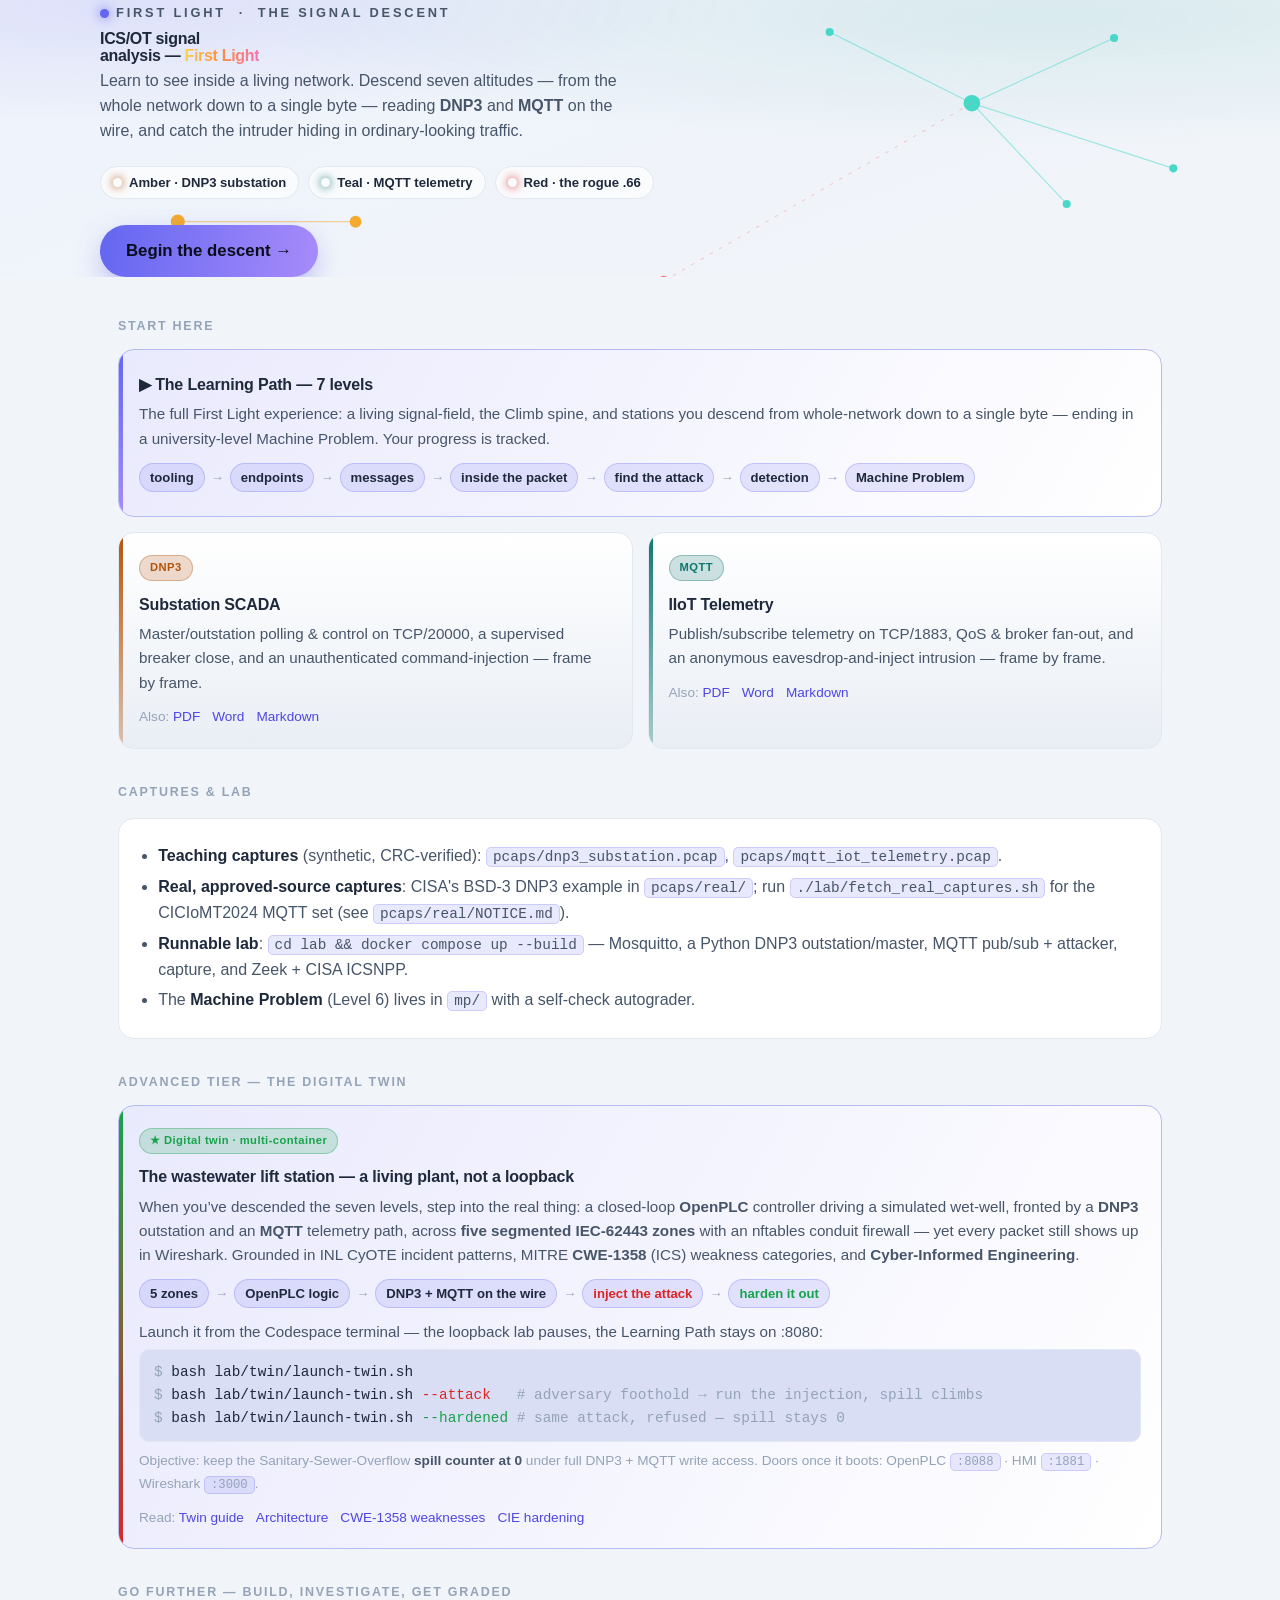
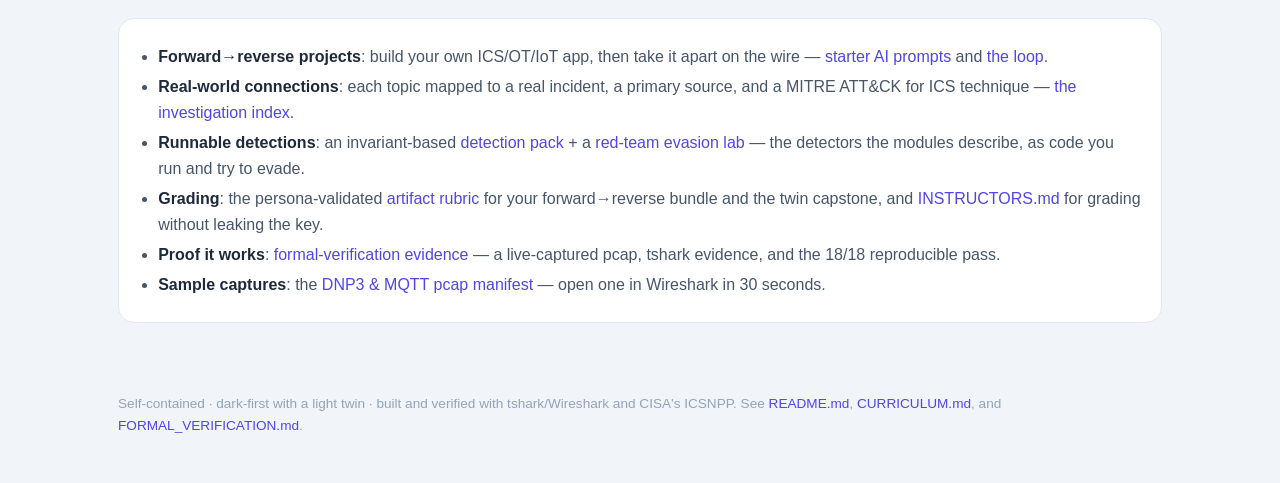
==== commit ac25f233: "Implement all panel recommendations (P0/P1/P2) - Twin control fidelity: dead-head/dry-run interlock " ====
--- a/index.html
+++ b/index.html
@@ -172,7 +172,8 @@
     <ul>
       <li><b>Forward→reverse projects</b>: build your own ICS/OT/IoT app, then take it apart on the wire — <a href="projects/STARTER_AI_PROMPTS.md">starter AI prompts</a> and <a href="projects/README.md">the loop</a>.</li>
       <li><b>Real‑world connections</b>: each topic mapped to a real incident, a primary source, and a MITRE ATT&amp;CK for ICS technique — <a href="projects/REAL_WORLD_CONNECTIONS.md">the investigation index</a>.</li>
-      <li><b>Grading</b>: the persona‑validated <a href="projects/ARTIFACT_RUBRIC.md">artifact rubric</a> for your forward→reverse bundle and the twin capstone.</li>
+      <li><b>Runnable detections</b>: an invariant‑based <a href="lab/detect/README.md">detection pack</a> + a <a href="lab/detect/RED_TEAM_EVASION.md">red‑team evasion lab</a> — the detectors the modules describe, as code you run and try to evade.</li>
+      <li><b>Grading</b>: the persona‑validated <a href="projects/ARTIFACT_RUBRIC.md">artifact rubric</a> for your forward→reverse bundle and the twin capstone, and <a href="INSTRUCTORS.md">INSTRUCTORS.md</a> for grading without leaking the key.</li>
       <li><b>Proof it works</b>: <a href="verification/README.md">formal‑verification evidence</a> — a live‑captured pcap, tshark evidence, and the 18/18 reproducible pass.</li>
       <li><b>Sample captures</b>: the <a href="pcaps/README.md">DNP3 &amp; MQTT pcap manifest</a> — open one in Wireshark in 30 seconds.</li>
     </ul>
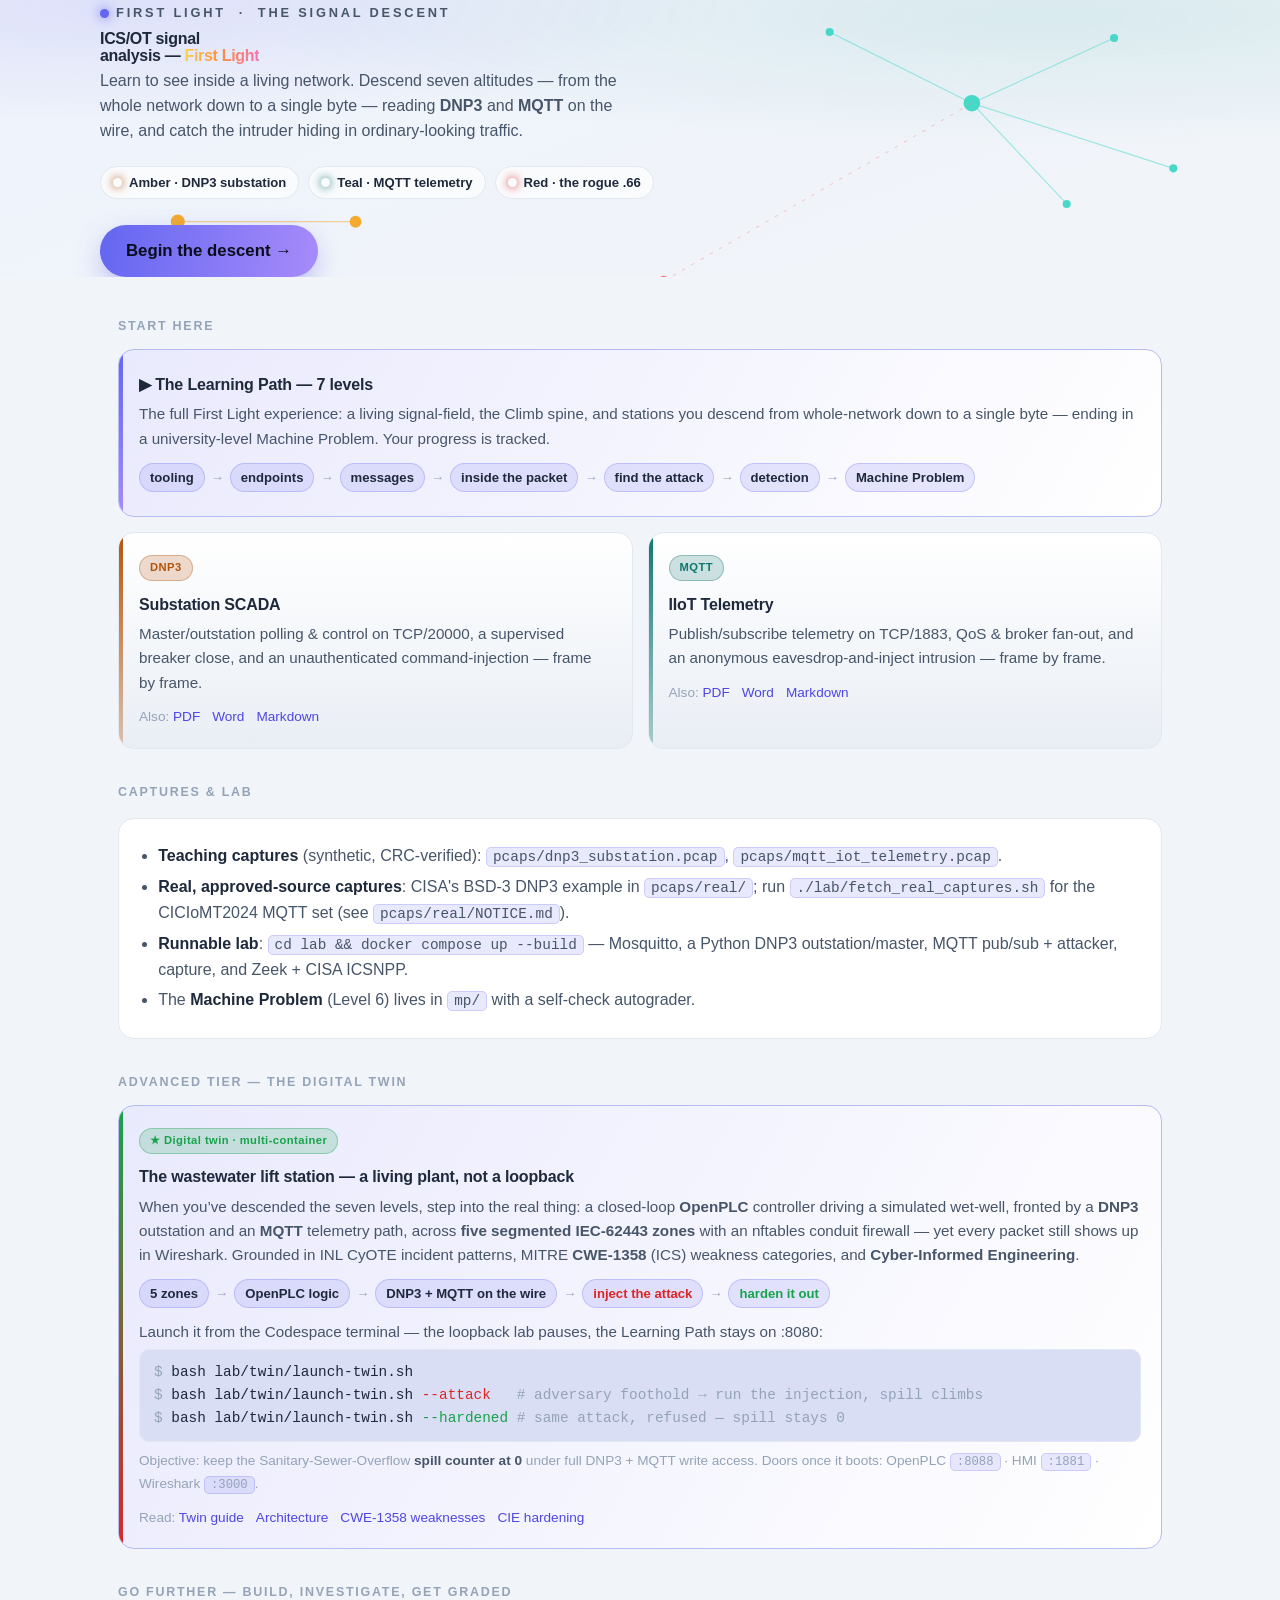
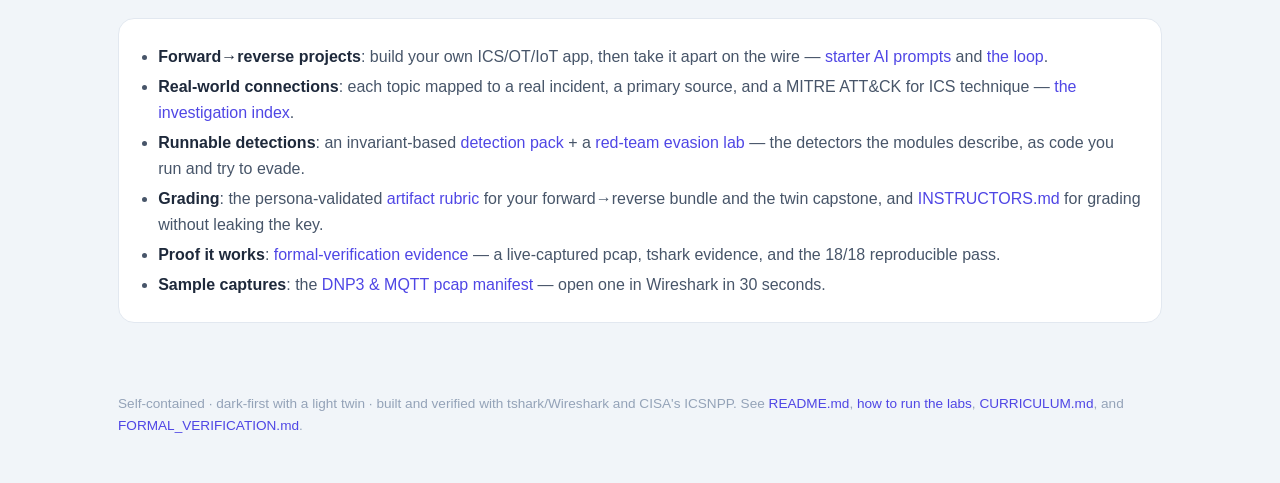
==== commit 220203c0: "Read/Do/Check across every lab + lab command runner + RUNNING_COMMANDS.md - New step format everywhe" ====
--- a/index.html
+++ b/index.html
@@ -179,5 +179,5 @@
     </ul>
   </div>
 </main>
-<div class="foot">Self‑contained · dark‑first with a light twin · built and verified with tshark/Wireshark and CISA's ICSNPP. See <a href="README.md">README.md</a>, <a href="CURRICULUM.md">CURRICULUM.md</a>, and <a href="FORMAL_VERIFICATION.md">FORMAL_VERIFICATION.md</a>.</div>
+<div class="foot">Self‑contained · dark‑first with a light twin · built and verified with tshark/Wireshark and CISA's ICSNPP. See <a href="README.md">README.md</a>, <a href="RUNNING_COMMANDS.md">how to run the labs</a>, <a href="CURRICULUM.md">CURRICULUM.md</a>, and <a href="FORMAL_VERIFICATION.md">FORMAL_VERIFICATION.md</a>.</div>
 </body></html>
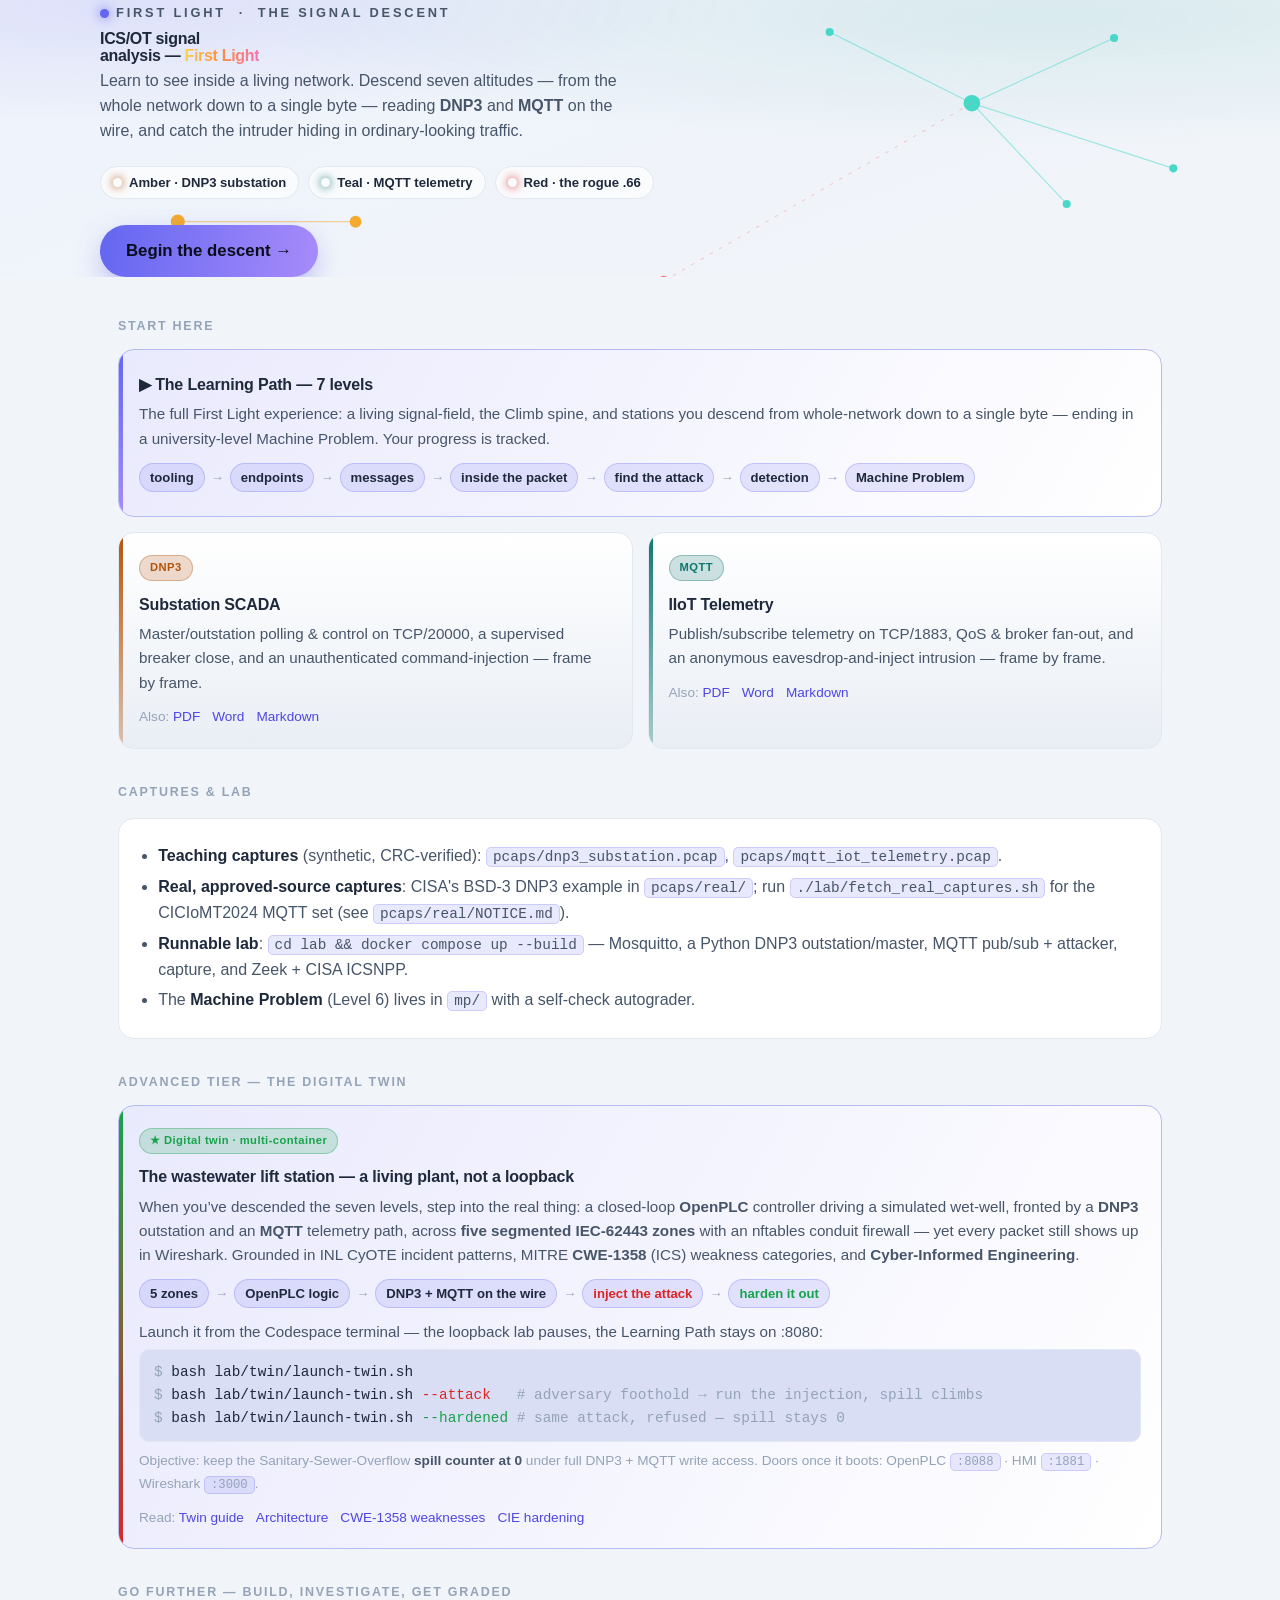
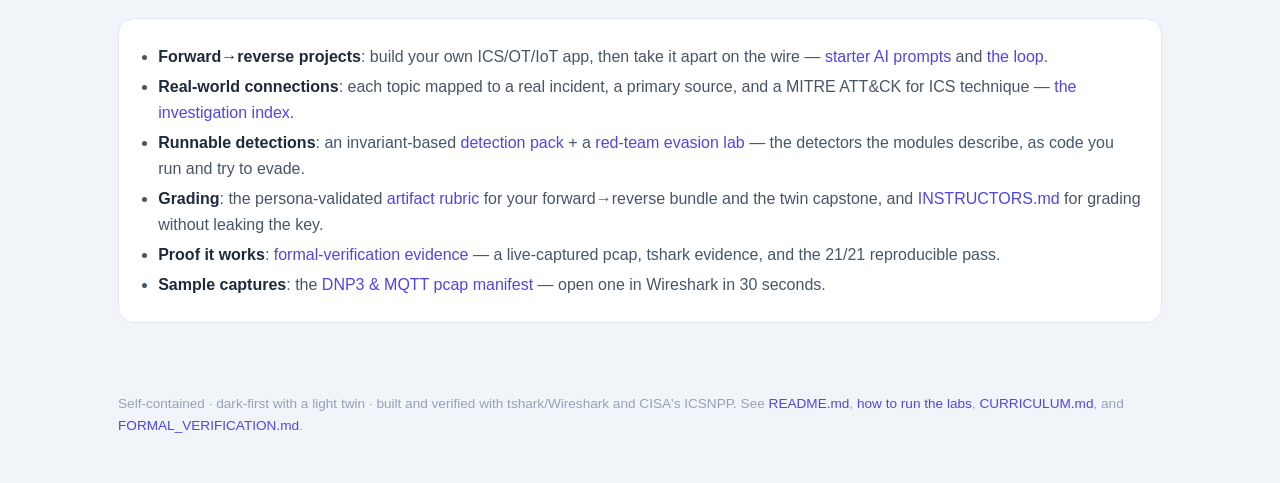
==== commit 7aeae08a: "Consistency + accuracy pass; flag twin OpenPLC image (no Docker Hub image) Second hands-on explorati" ====
--- a/index.html
+++ b/index.html
@@ -174,7 +174,7 @@
       <li><b>Real‑world connections</b>: each topic mapped to a real incident, a primary source, and a MITRE ATT&amp;CK for ICS technique — <a href="projects/REAL_WORLD_CONNECTIONS.md">the investigation index</a>.</li>
       <li><b>Runnable detections</b>: an invariant‑based <a href="lab/detect/README.md">detection pack</a> + a <a href="lab/detect/RED_TEAM_EVASION.md">red‑team evasion lab</a> — the detectors the modules describe, as code you run and try to evade.</li>
       <li><b>Grading</b>: the persona‑validated <a href="projects/ARTIFACT_RUBRIC.md">artifact rubric</a> for your forward→reverse bundle and the twin capstone, and <a href="INSTRUCTORS.md">INSTRUCTORS.md</a> for grading without leaking the key.</li>
-      <li><b>Proof it works</b>: <a href="verification/README.md">formal‑verification evidence</a> — a live‑captured pcap, tshark evidence, and the 18/18 reproducible pass.</li>
+      <li><b>Proof it works</b>: <a href="verification/README.md">formal‑verification evidence</a> — a live‑captured pcap, tshark evidence, and the 21/21 reproducible pass.</li>
       <li><b>Sample captures</b>: the <a href="pcaps/README.md">DNP3 &amp; MQTT pcap manifest</a> — open one in Wireshark in 30 seconds.</li>
     </ul>
   </div>
